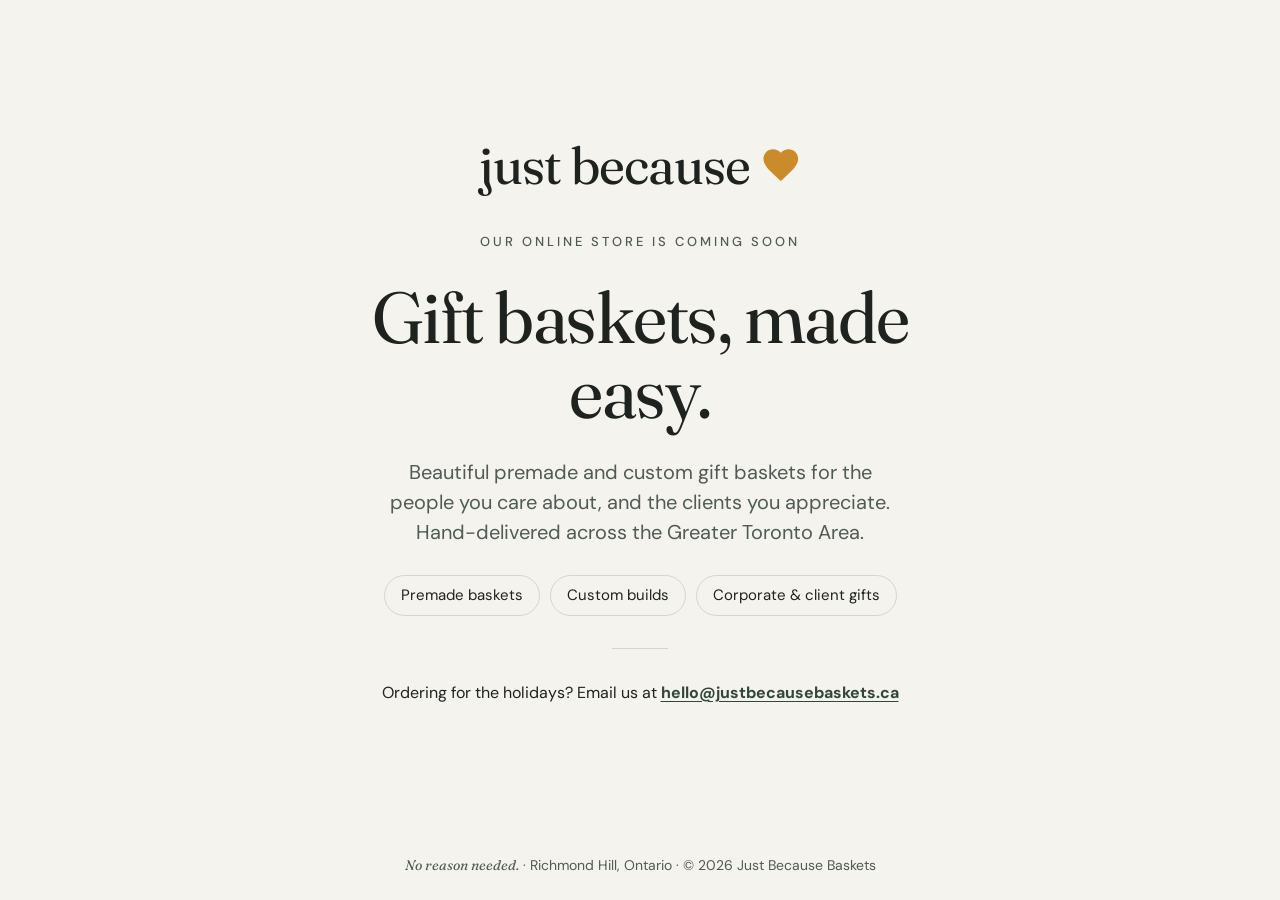
==== index.html @ a2aad386 "Add coming soon page for justbecausebaskets.ca Co-Authored-By: Claude Opus 5.5 <noreply@anthropic.co" ====
<!doctype html>
<html lang="en">
<head>
<meta charset="utf-8">
<meta name="viewport" content="width=device-width, initial-scale=1">
<title>Just Because Baskets · Coming soon</title>
<meta name="description" content="Just Because Baskets: premade and custom gift baskets in the Greater Toronto Area. Our online store is coming soon.">
<meta property="og:title" content="Just Because Baskets · Coming soon">
<meta property="og:description" content="Premade and custom gift baskets in the Greater Toronto Area. No reason needed.">
<link rel="icon" href="data:image/svg+xml,%3Csvg xmlns='http://www.w3.org/2000/svg' viewBox='0 0 24 24'%3E%3Cpath d='M12 21.35l-1.45-1.32C5.4 15.36 2 12.28 2 8.5 2 5.42 4.42 3 7.5 3c1.74 0 3.41.81 4.5 2.09C13.09 3.81 14.76 3 16.5 3 19.58 3 22 5.42 22 8.5c0 3.78-3.4 6.86-8.55 11.54L12 21.35z' fill='%23C98B2B'/%3E%3C/svg%3E">
<link rel="preconnect" href="https://fonts.googleapis.com">
<link rel="preconnect" href="https://fonts.gstatic.com" crossorigin>
<link rel="stylesheet" href="https://fonts.googleapis.com/css2?family=Fraunces:opsz,wght@9..144,300..600&family=DM+Sans:wght@400;500;700&display=swap">
<style>
:root{
  --ink:#1E2320;--forest:#33463A;--sage:#B7C2B0;--slate:#5D7180;--ochre:#C98B2B;--stone:#D9D4CA;--paper:#F5F3EE;
  --bg:var(--paper);--text:var(--ink);--muted:#4F5B54;--line:var(--stone);--accent:var(--forest);
  color-scheme:light;
}
@media (prefers-color-scheme: dark){
  :root{--bg:#1E2320;--text:#F5F3EE;--muted:#C9CFC6;--line:#3A4740;--accent:#B7C2B0;color-scheme:dark}
}
*{box-sizing:border-box}
html,body{margin:0;height:100%}
body{background:var(--bg);color:var(--text);font-family:'DM Sans',Arial,sans-serif;line-height:1.5;display:flex;flex-direction:column;min-height:100vh}
main{flex:1;display:flex;align-items:center;justify-content:center;padding:48px 16px}
.wrap{width:100%;max-width:640px;text-align:center;display:flex;flex-direction:column;align-items:center;gap:28px}
.mark{display:flex;align-items:center;gap:10px;font-family:'Fraunces',Georgia,serif;font-size:clamp(34px,7vw,52px);letter-spacing:-1px;font-weight:400;margin:0}
.mark svg{width:.8em;height:.8em;flex:none}
.eyebrow{margin:0;font-size:13px;letter-spacing:3px;text-transform:uppercase;color:var(--muted);font-weight:500}
h1{margin:0;font-family:'Fraunces',Georgia,serif;font-weight:400;font-size:clamp(40px,9vw,72px);line-height:1.04;letter-spacing:-1.5px}
.lead{margin:0;font-size:clamp(17px,2.6vw,20px);color:var(--muted);max-width:520px}
.rule{width:56px;height:1px;background:var(--line);border:0;margin:4px 0}
.offer{list-style:none;margin:0;padding:0;display:flex;flex-wrap:wrap;justify-content:center;gap:10px}
.offer li{border:1px solid var(--line);border-radius:999px;padding:8px 16px;font-size:15px}
.contact{margin:0;font-size:16px}
.contact a{color:var(--accent);font-weight:700;text-underline-offset:3px}
.contact a:hover{color:var(--text)}
.contact a:focus-visible{outline:2px solid var(--accent);outline-offset:3px;border-radius:2px}
footer{padding:24px 16px;text-align:center;font-size:14px;color:var(--muted)}
.signoff{font-family:'Fraunces',Georgia,serif;font-style:italic}
@media (prefers-reduced-motion: no-preference){
  .wrap>*{animation:rise .6s ease-out both}
  .wrap>*:nth-child(2){animation-delay:.08s}.wrap>*:nth-child(3){animation-delay:.16s}
  .wrap>*:nth-child(4){animation-delay:.24s}.wrap>*:nth-child(5){animation-delay:.32s}
  .wrap>*:nth-child(6){animation-delay:.4s}.wrap>*:nth-child(7){animation-delay:.48s}
  @keyframes rise{from{opacity:0;transform:translateY(12px)}to{opacity:1;transform:none}}
}
</style>
</head>
<body>
<main>
  <div class="wrap">
    <p class="mark" aria-label="just because">just because<svg viewBox="0 0 24 24" aria-hidden="true"><path d="M12 21.35l-1.45-1.32C5.4 15.36 2 12.28 2 8.5 2 5.42 4.42 3 7.5 3c1.74 0 3.41.81 4.5 2.09C13.09 3.81 14.76 3 16.5 3 19.58 3 22 5.42 22 8.5c0 3.78-3.4 6.86-8.55 11.54L12 21.35z" fill="#C98B2B"/></svg></p>
    <p class="eyebrow">Our online store is coming soon</p>
    <h1>Gift baskets, made easy.</h1>
    <p class="lead">Beautiful premade and custom gift baskets for the people you care about, and the clients you appreciate. Hand-delivered across the Greater Toronto Area.</p>
    <ul class="offer" aria-label="What we offer">
      <li>Premade baskets</li>
      <li>Custom builds</li>
      <li>Corporate &amp; client gifts</li>
    </ul>
    <hr class="rule">
    <p class="contact">Ordering for the holidays? Email us at <a href="mailto:hello@justbecausebaskets.ca">hello@justbecausebaskets.ca</a></p>
  </div>
</main>
<footer>
  <span class="signoff">No reason needed.</span> · Richmond Hill, Ontario · © 2026 Just Because Baskets
</footer>
</body>
</html>
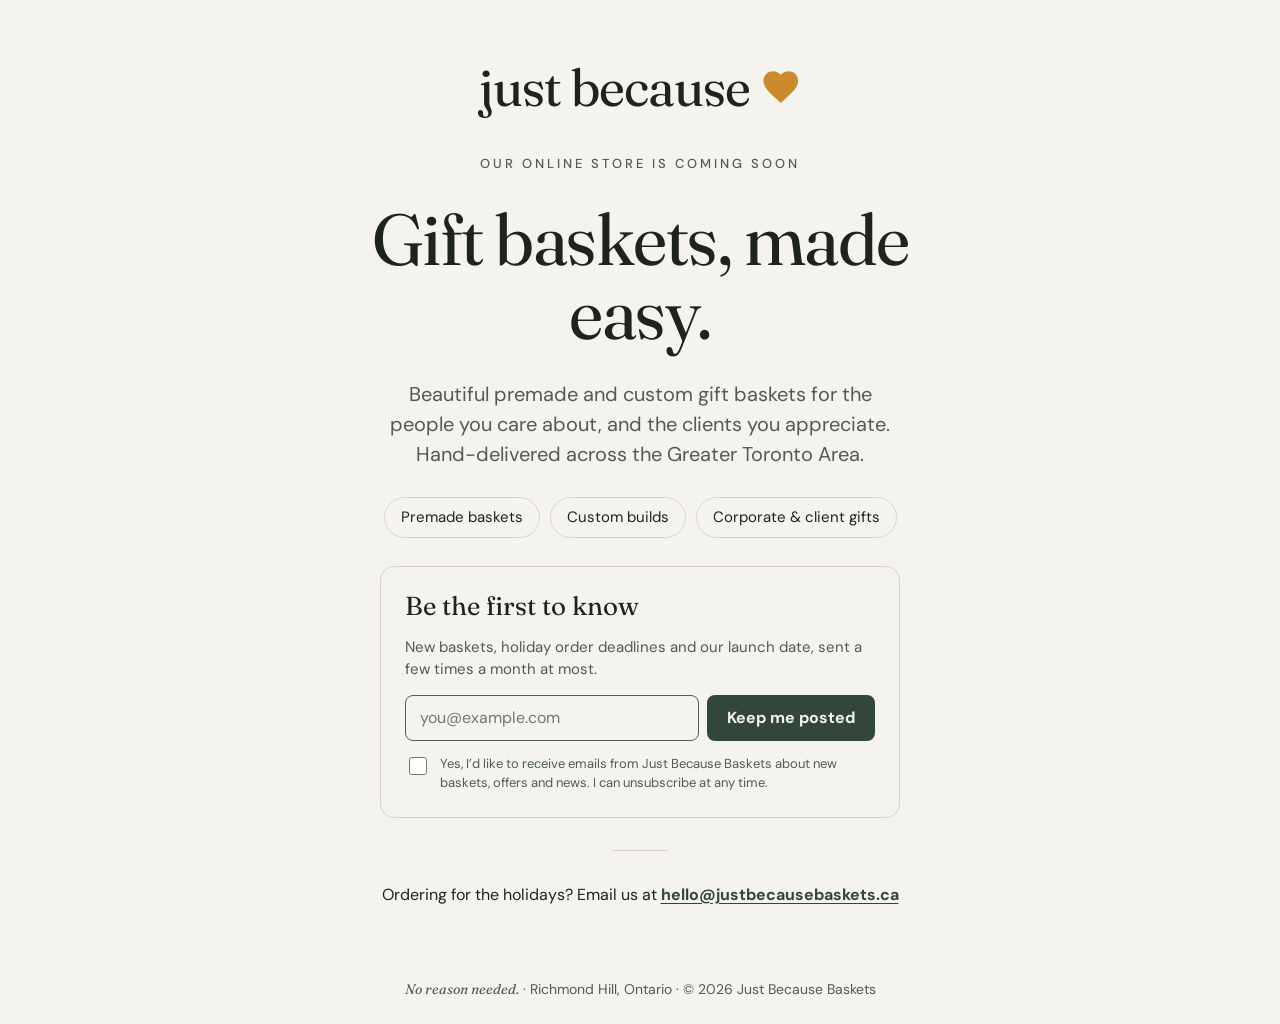
==== commit 05b83157: "Add newsletter sign-up connected to Kit, and a thank-you page Co-Authored-By: Claude Opus 5.5 <norep" ====
--- a/index.html
+++ b/index.html
@@ -37,6 +37,18 @@
 .contact a{color:var(--accent);font-weight:700;text-underline-offset:3px}
 .contact a:hover{color:var(--text)}
 .contact a:focus-visible{outline:2px solid var(--accent);outline-offset:3px;border-radius:2px}
+.signup{width:100%;max-width:520px;border:1px solid var(--line);border-radius:14px;padding:24px;display:flex;flex-direction:column;gap:14px;text-align:left}
+.signup-title{margin:0;font-family:'Fraunces',Georgia,serif;font-weight:400;font-size:26px;line-height:1.2}
+.signup-lead{margin:0;font-size:15px;color:var(--muted)}
+.signup-row{display:flex;gap:8px;flex-wrap:wrap}
+.signup input[type=email]{flex:1 1 220px;min-height:46px;padding:0 14px;font:inherit;font-size:16px;color:var(--text);background:transparent;border:1px solid var(--muted);border-radius:8px}
+.signup button{min-height:46px;padding:0 20px;font:inherit;font-size:16px;font-weight:700;color:#F5F3EE;background:#33463A;border:0;border-radius:8px;cursor:pointer}
+.signup button:hover{background:#1E2320}
+.signup input:focus-visible,.signup button:focus-visible{outline:2px solid var(--accent);outline-offset:2px}
+.consent{display:flex;gap:10px;align-items:flex-start;font-size:13px;line-height:1.45;color:var(--muted);cursor:pointer}
+.consent input{margin-top:2px;width:18px;height:18px;flex:none;accent-color:#33463A}
+.sr-only{position:absolute;width:1px;height:1px;overflow:hidden;clip:rect(0 0 0 0);white-space:nowrap}
+@media (prefers-color-scheme: dark){.signup button{background:#B7C2B0;color:#1E2320}.signup button:hover{background:#F5F3EE}}
 footer{padding:24px 16px;text-align:center;font-size:14px;color:var(--muted)}
 .signoff{font-family:'Fraunces',Georgia,serif;font-style:italic}
 @media (prefers-reduced-motion: no-preference){
@@ -60,6 +72,19 @@
       <li>Custom builds</li>
       <li>Corporate &amp; client gifts</li>
     </ul>
+    <form class="signup" action="https://app.kit.com/forms/10201789/subscriptions" method="post">
+      <h2 class="signup-title">Be the first to know</h2>
+      <p class="signup-lead">New baskets, holiday order deadlines and our launch date, sent a few times a month at most.</p>
+      <div class="signup-row">
+        <label class="sr-only" for="email">Email address</label>
+        <input id="email" type="email" name="email_address" placeholder="you@example.com" autocomplete="email" required>
+        <button type="submit">Keep me posted</button>
+      </div>
+      <label class="consent">
+        <input type="checkbox" required>
+        <span>Yes, I’d like to receive emails from Just Because Baskets about new baskets, offers and news. I can unsubscribe at any time.</span>
+      </label>
+    </form>
     <hr class="rule">
     <p class="contact">Ordering for the holidays? Email us at <a href="mailto:hello@justbecausebaskets.ca">hello@justbecausebaskets.ca</a></p>
   </div>
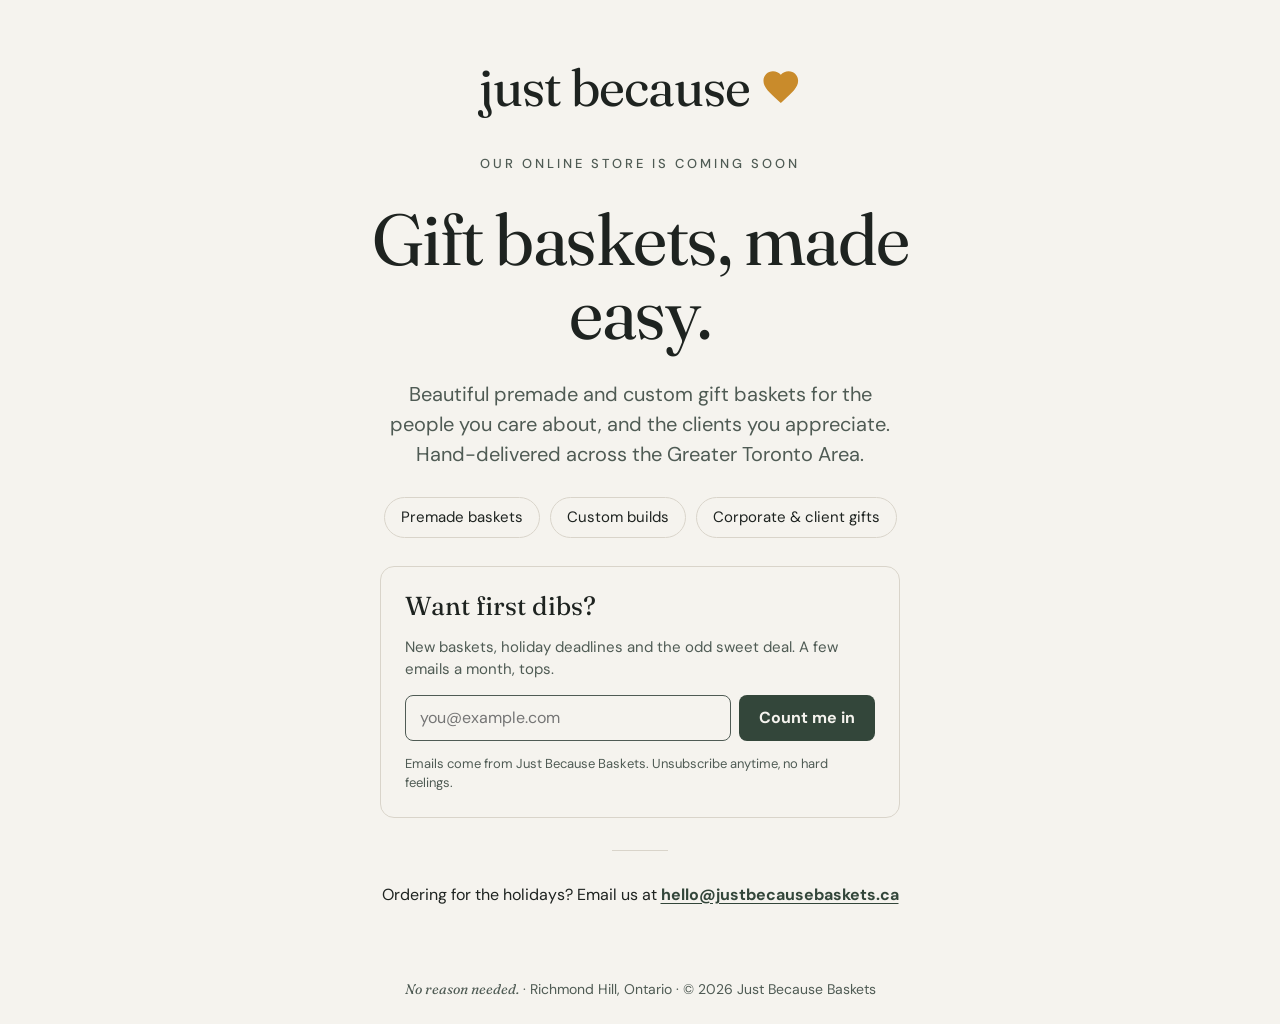
==== commit 66e3fe9f: "Friendlier newsletter signup copy, replace consent checkbox with plain note Co-Authored-By: Claude O" ====
--- a/index.html
+++ b/index.html
@@ -45,8 +45,7 @@
 .signup button{min-height:46px;padding:0 20px;font:inherit;font-size:16px;font-weight:700;color:#F5F3EE;background:#33463A;border:0;border-radius:8px;cursor:pointer}
 .signup button:hover{background:#1E2320}
 .signup input:focus-visible,.signup button:focus-visible{outline:2px solid var(--accent);outline-offset:2px}
-.consent{display:flex;gap:10px;align-items:flex-start;font-size:13px;line-height:1.45;color:var(--muted);cursor:pointer}
-.consent input{margin-top:2px;width:18px;height:18px;flex:none;accent-color:#33463A}
+.consent{margin:0;font-size:13px;line-height:1.45;color:var(--muted)}
 .sr-only{position:absolute;width:1px;height:1px;overflow:hidden;clip:rect(0 0 0 0);white-space:nowrap}
 @media (prefers-color-scheme: dark){.signup button{background:#B7C2B0;color:#1E2320}.signup button:hover{background:#F5F3EE}}
 footer{padding:24px 16px;text-align:center;font-size:14px;color:var(--muted)}
@@ -73,17 +72,14 @@
       <li>Corporate &amp; client gifts</li>
     </ul>
     <form class="signup" action="https://app.kit.com/forms/10201789/subscriptions" method="post">
-      <h2 class="signup-title">Be the first to know</h2>
-      <p class="signup-lead">New baskets, holiday order deadlines and our launch date, sent a few times a month at most.</p>
+      <h2 class="signup-title">Want first dibs?</h2>
+      <p class="signup-lead">New baskets, holiday deadlines and the odd sweet deal. A few emails a month, tops.</p>
       <div class="signup-row">
         <label class="sr-only" for="email">Email address</label>
         <input id="email" type="email" name="email_address" placeholder="you@example.com" autocomplete="email" required>
-        <button type="submit">Keep me posted</button>
+        <button type="submit">Count me in</button>
       </div>
-      <label class="consent">
-        <input type="checkbox" required>
-        <span>Yes, I’d like to receive emails from Just Because Baskets about new baskets, offers and news. I can unsubscribe at any time.</span>
-      </label>
+      <p class="consent">Emails come from Just Because Baskets. Unsubscribe anytime, no hard feelings.</p>
     </form>
     <hr class="rule">
     <p class="contact">Ordering for the holidays? Email us at <a href="mailto:hello@justbecausebaskets.ca">hello@justbecausebaskets.ca</a></p>
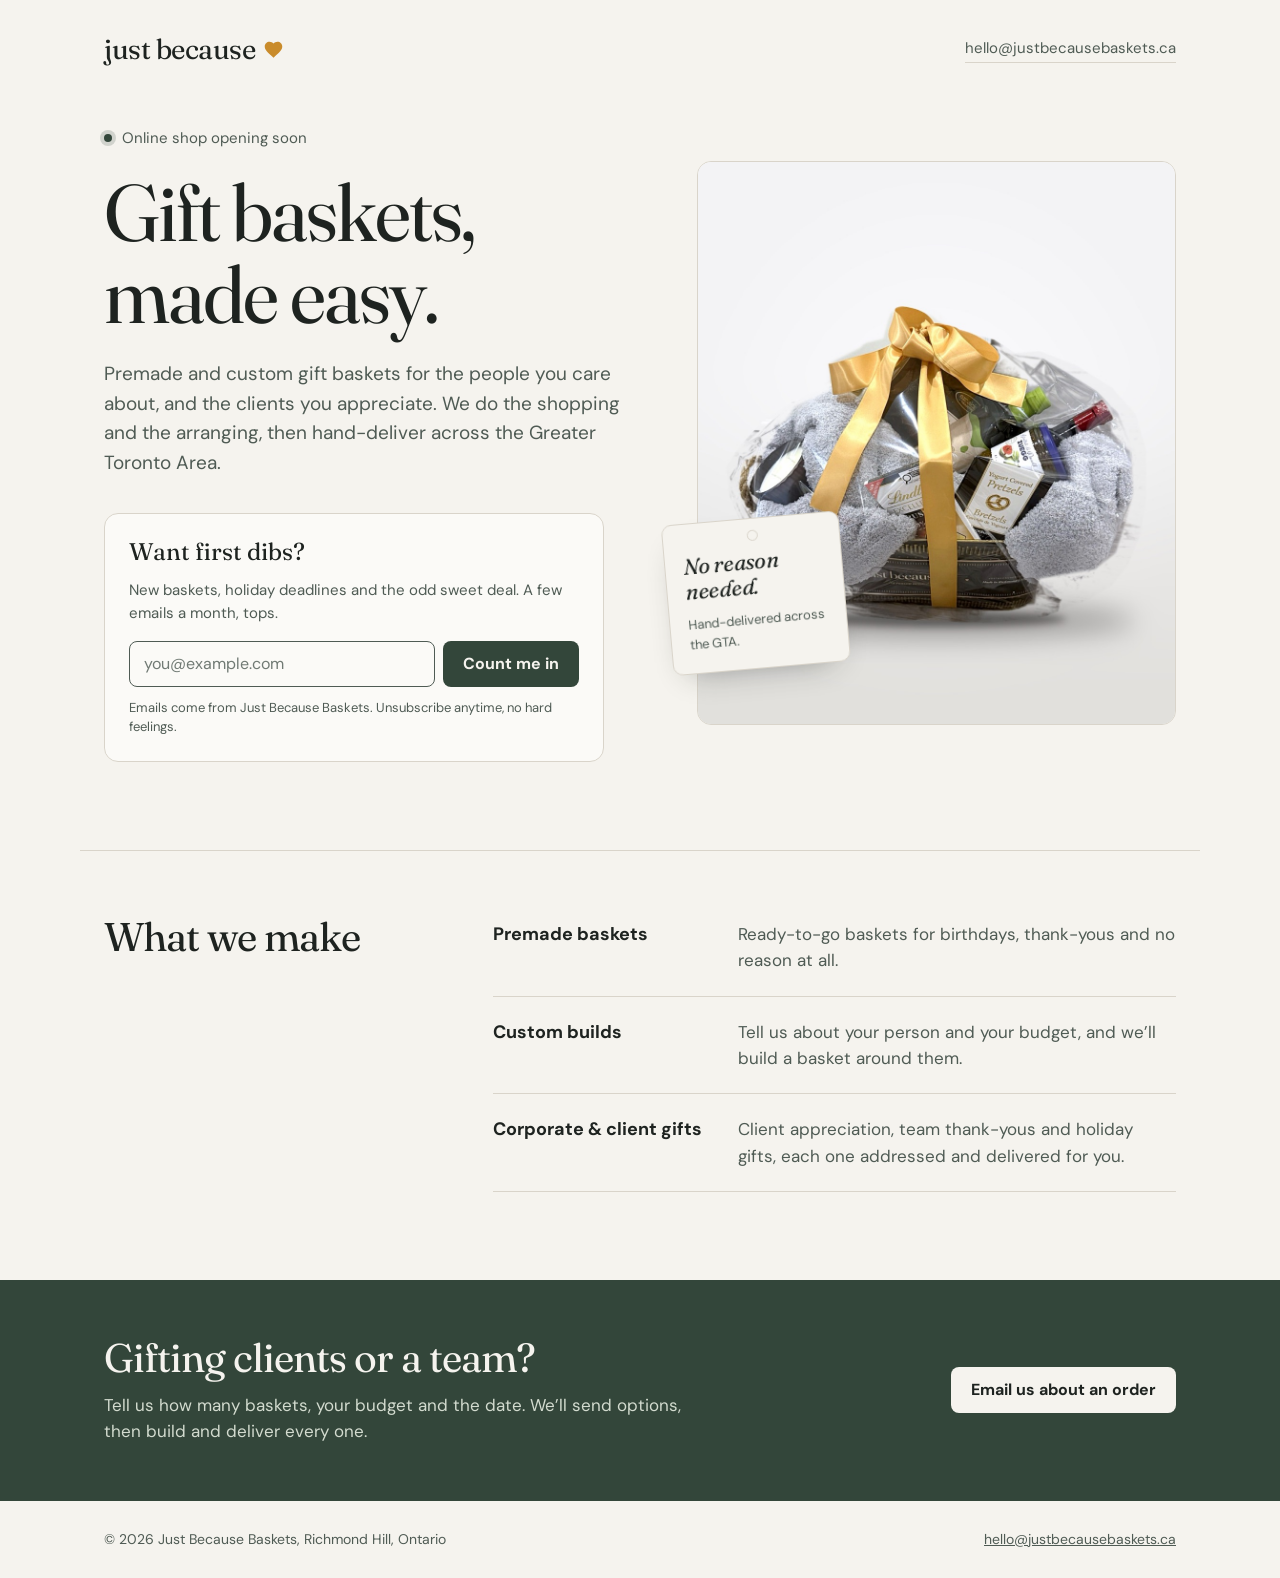
==== commit d7334550: "Redesign coming-soon page and add QR welcome page - Home page: split hero with the sample basket pho" ====
--- a/index.html
+++ b/index.html
@@ -3,90 +3,79 @@
 <head>
 <meta charset="utf-8">
 <meta name="viewport" content="width=device-width, initial-scale=1">
-<title>Just Because Baskets · Coming soon</title>
-<meta name="description" content="Just Because Baskets: premade and custom gift baskets in the Greater Toronto Area. Our online store is coming soon.">
-<meta property="og:title" content="Just Because Baskets · Coming soon">
+<title>Just Because Baskets · Gift baskets in the GTA, coming soon</title>
+<meta name="description" content="Just Because Baskets: premade and custom gift baskets, and corporate client gifts, hand-delivered across the Greater Toronto Area. Our online shop is opening soon.">
+<meta name="theme-color" content="#F5F3EE" media="(prefers-color-scheme: light)">
+<meta name="theme-color" content="#1E2320" media="(prefers-color-scheme: dark)">
+<meta property="og:title" content="Just Because Baskets">
 <meta property="og:description" content="Premade and custom gift baskets in the Greater Toronto Area. No reason needed.">
+<meta property="og:image" content="https://justbecausebaskets.ca/assets/basket.jpg">
+<meta property="og:url" content="https://justbecausebaskets.ca/">
 <link rel="icon" href="data:image/svg+xml,%3Csvg xmlns='http://www.w3.org/2000/svg' viewBox='0 0 24 24'%3E%3Cpath d='M12 21.35l-1.45-1.32C5.4 15.36 2 12.28 2 8.5 2 5.42 4.42 3 7.5 3c1.74 0 3.41.81 4.5 2.09C13.09 3.81 14.76 3 16.5 3 19.58 3 22 5.42 22 8.5c0 3.78-3.4 6.86-8.55 11.54L12 21.35z' fill='%23C98B2B'/%3E%3C/svg%3E">
 <link rel="preconnect" href="https://fonts.googleapis.com">
 <link rel="preconnect" href="https://fonts.gstatic.com" crossorigin>
-<link rel="stylesheet" href="https://fonts.googleapis.com/css2?family=Fraunces:opsz,wght@9..144,300..600&family=DM+Sans:wght@400;500;700&display=swap">
-<style>
-:root{
-  --ink:#1E2320;--forest:#33463A;--sage:#B7C2B0;--slate:#5D7180;--ochre:#C98B2B;--stone:#D9D4CA;--paper:#F5F3EE;
-  --bg:var(--paper);--text:var(--ink);--muted:#4F5B54;--line:var(--stone);--accent:var(--forest);
-  color-scheme:light;
-}
-@media (prefers-color-scheme: dark){
-  :root{--bg:#1E2320;--text:#F5F3EE;--muted:#C9CFC6;--line:#3A4740;--accent:#B7C2B0;color-scheme:dark}
-}
-*{box-sizing:border-box}
-html,body{margin:0;height:100%}
-body{background:var(--bg);color:var(--text);font-family:'DM Sans',Arial,sans-serif;line-height:1.5;display:flex;flex-direction:column;min-height:100vh}
-main{flex:1;display:flex;align-items:center;justify-content:center;padding:48px 16px}
-.wrap{width:100%;max-width:640px;text-align:center;display:flex;flex-direction:column;align-items:center;gap:28px}
-.mark{display:flex;align-items:center;gap:10px;font-family:'Fraunces',Georgia,serif;font-size:clamp(34px,7vw,52px);letter-spacing:-1px;font-weight:400;margin:0}
-.mark svg{width:.8em;height:.8em;flex:none}
-.eyebrow{margin:0;font-size:13px;letter-spacing:3px;text-transform:uppercase;color:var(--muted);font-weight:500}
-h1{margin:0;font-family:'Fraunces',Georgia,serif;font-weight:400;font-size:clamp(40px,9vw,72px);line-height:1.04;letter-spacing:-1.5px}
-.lead{margin:0;font-size:clamp(17px,2.6vw,20px);color:var(--muted);max-width:520px}
-.rule{width:56px;height:1px;background:var(--line);border:0;margin:4px 0}
-.offer{list-style:none;margin:0;padding:0;display:flex;flex-wrap:wrap;justify-content:center;gap:10px}
-.offer li{border:1px solid var(--line);border-radius:999px;padding:8px 16px;font-size:15px}
-.contact{margin:0;font-size:16px}
-.contact a{color:var(--accent);font-weight:700;text-underline-offset:3px}
-.contact a:hover{color:var(--text)}
-.contact a:focus-visible{outline:2px solid var(--accent);outline-offset:3px;border-radius:2px}
-.signup{width:100%;max-width:520px;border:1px solid var(--line);border-radius:14px;padding:24px;display:flex;flex-direction:column;gap:14px;text-align:left}
-.signup-title{margin:0;font-family:'Fraunces',Georgia,serif;font-weight:400;font-size:26px;line-height:1.2}
-.signup-lead{margin:0;font-size:15px;color:var(--muted)}
-.signup-row{display:flex;gap:8px;flex-wrap:wrap}
-.signup input[type=email]{flex:1 1 220px;min-height:46px;padding:0 14px;font:inherit;font-size:16px;color:var(--text);background:transparent;border:1px solid var(--muted);border-radius:8px}
-.signup button{min-height:46px;padding:0 20px;font:inherit;font-size:16px;font-weight:700;color:#F5F3EE;background:#33463A;border:0;border-radius:8px;cursor:pointer}
-.signup button:hover{background:#1E2320}
-.signup input:focus-visible,.signup button:focus-visible{outline:2px solid var(--accent);outline-offset:2px}
-.consent{margin:0;font-size:13px;line-height:1.45;color:var(--muted)}
-.sr-only{position:absolute;width:1px;height:1px;overflow:hidden;clip:rect(0 0 0 0);white-space:nowrap}
-@media (prefers-color-scheme: dark){.signup button{background:#B7C2B0;color:#1E2320}.signup button:hover{background:#F5F3EE}}
-footer{padding:24px 16px;text-align:center;font-size:14px;color:var(--muted)}
-.signoff{font-family:'Fraunces',Georgia,serif;font-style:italic}
-@media (prefers-reduced-motion: no-preference){
-  .wrap>*{animation:rise .6s ease-out both}
-  .wrap>*:nth-child(2){animation-delay:.08s}.wrap>*:nth-child(3){animation-delay:.16s}
-  .wrap>*:nth-child(4){animation-delay:.24s}.wrap>*:nth-child(5){animation-delay:.32s}
-  .wrap>*:nth-child(6){animation-delay:.4s}.wrap>*:nth-child(7){animation-delay:.48s}
-  @keyframes rise{from{opacity:0;transform:translateY(12px)}to{opacity:1;transform:none}}
-}
-</style>
+<link rel="stylesheet" href="https://fonts.googleapis.com/css2?family=Fraunces:ital,opsz,wght@0,9..144,300..600;1,9..144,400&family=DM+Sans:wght@400;500;700&display=swap">
+<link rel="stylesheet" href="/assets/site.css">
 </head>
 <body>
+<header class="container top">
+  <a class="mark" href="/" aria-label="just because, home">just because<svg viewBox="0 0 24 24" aria-hidden="true"><path d="M12 21.35l-1.45-1.32C5.4 15.36 2 12.28 2 8.5 2 5.42 4.42 3 7.5 3c1.74 0 3.41.81 4.5 2.09C13.09 3.81 14.76 3 16.5 3 19.58 3 22 5.42 22 8.5c0 3.78-3.4 6.86-8.55 11.54L12 21.35z" fill="#C98B2B"/></svg></a>
+  <a class="top-link" href="mailto:hello@justbecausebaskets.ca">hello@justbecausebaskets.ca</a>
+</header>
+
 <main>
-  <div class="wrap">
-    <p class="mark" aria-label="just because">just because<svg viewBox="0 0 24 24" aria-hidden="true"><path d="M12 21.35l-1.45-1.32C5.4 15.36 2 12.28 2 8.5 2 5.42 4.42 3 7.5 3c1.74 0 3.41.81 4.5 2.09C13.09 3.81 14.76 3 16.5 3 19.58 3 22 5.42 22 8.5c0 3.78-3.4 6.86-8.55 11.54L12 21.35z" fill="#C98B2B"/></svg></p>
-    <p class="eyebrow">Our online store is coming soon</p>
-    <h1>Gift baskets, made easy.</h1>
-    <p class="lead">Beautiful premade and custom gift baskets for the people you care about, and the clients you appreciate. Hand-delivered across the Greater Toronto Area.</p>
-    <ul class="offer" aria-label="What we offer">
-      <li>Premade baskets</li>
-      <li>Custom builds</li>
-      <li>Corporate &amp; client gifts</li>
+  <section class="container hero">
+    <div>
+      <p class="status rise">Online shop opening soon</p>
+      <h1 class="rise d1">Gift baskets, made easy.</h1>
+      <p class="lead rise d2">Premade and custom gift baskets for the people you care about, and the clients you appreciate. We do the shopping and the arranging, then hand-deliver across the Greater Toronto Area.</p>
+
+      <form class="signup rise d3" action="https://app.kit.com/forms/10201789/subscriptions" method="post">
+        <h2 class="signup-title">Want first dibs?</h2>
+        <p class="signup-lead">New baskets, holiday deadlines and the odd sweet deal. A few emails a month, tops.</p>
+        <div class="signup-row">
+          <label class="sr-only" for="email">Email address</label>
+          <input id="email" type="email" name="email_address" placeholder="you@example.com" autocomplete="email" required>
+          <button class="btn" type="submit">Count me in</button>
+        </div>
+        <p class="consent">Emails come from Just Because Baskets. Unsubscribe anytime, no hard feelings.</p>
+      </form>
+    </div>
+
+    <figure class="photo">
+      <img src="/assets/basket.jpg" width="1000" height="1177" alt="A Just Because Baskets gift basket wrapped in cellophane with a gold ribbon: a grey throw, a candle, olive oil, fig jam, chocolates and pretzels in a black and gold tin.">
+      <div class="tag" aria-hidden="true">
+        <p>No reason needed.</p>
+        <span>Hand-delivered across the GTA.</span>
+      </div>
+    </figure>
+  </section>
+
+  <section class="container make" aria-labelledby="make-title">
+    <h2 id="make-title">What we make</h2>
+    <ul class="make-list">
+      <li><h3>Premade baskets</h3><p>Ready-to-go baskets for birthdays, thank-yous and no reason at all.</p></li>
+      <li><h3>Custom builds</h3><p>Tell us about your person and your budget, and we’ll build a basket around them.</p></li>
+      <li><h3>Corporate &amp; client gifts</h3><p>Client appreciation, team thank-yous and holiday gifts, each one addressed and delivered for you.</p></li>
     </ul>
-    <form class="signup" action="https://app.kit.com/forms/10201789/subscriptions" method="post">
-      <h2 class="signup-title">Want first dibs?</h2>
-      <p class="signup-lead">New baskets, holiday deadlines and the odd sweet deal. A few emails a month, tops.</p>
-      <div class="signup-row">
-        <label class="sr-only" for="email">Email address</label>
-        <input id="email" type="email" name="email_address" placeholder="you@example.com" autocomplete="email" required>
-        <button type="submit">Count me in</button>
+  </section>
+
+  <section class="band" aria-labelledby="band-title">
+    <div class="container">
+      <div>
+        <h2 id="band-title">Gifting clients or a team?</h2>
+        <p>Tell us how many baskets, your budget and the date. We’ll send options, then build and deliver every one.</p>
       </div>
-      <p class="consent">Emails come from Just Because Baskets. Unsubscribe anytime, no hard feelings.</p>
-    </form>
-    <hr class="rule">
-    <p class="contact">Ordering for the holidays? Email us at <a href="mailto:hello@justbecausebaskets.ca">hello@justbecausebaskets.ca</a></p>
+      <a class="btn" href="mailto:hello@justbecausebaskets.ca?subject=Corporate%20baskets">Email us about an order</a>
+    </div>
+  </section>
+</main>
+
+<footer>
+  <div class="container">
+    <span>© 2026 Just Because Baskets, Richmond Hill, Ontario</span>
+    <a href="mailto:hello@justbecausebaskets.ca">hello@justbecausebaskets.ca</a>
   </div>
-</main>
-<footer>
-  <span class="signoff">No reason needed.</span> · Richmond Hill, Ontario · © 2026 Just Because Baskets
 </footer>
 </body>
 </html>
--- a/assets/site.css
+++ b/assets/site.css
@@ -0,0 +1,103 @@
+/* Just Because Baskets: shared styles for the home page and the QR welcome page.
+   Colours, fonts and shapes match the original live coming-soon page. */
+:root{
+  --ink:#1E2320;--forest:#33463A;--sage:#B7C2B0;--slate:#5D7180;--ochre:#C98B2B;--stone:#D9D4CA;--paper:#F5F3EE;
+  --bg:var(--paper);--text:var(--ink);--muted:#4F5B54;--line:var(--stone);--accent:var(--forest);
+  --card:#FBFAF7;--band:var(--forest);--band-text:#F5F3EE;--band-muted:#D3DBCF;
+  color-scheme:light;
+}
+@media (prefers-color-scheme: dark){
+  :root{--bg:#1E2320;--text:#F5F3EE;--muted:#C9CFC6;--line:#3A4740;--accent:#B7C2B0;--card:#252B27;--band:#2A3830;--band-muted:#C9CFC6;color-scheme:dark}
+}
+*{box-sizing:border-box}
+html{-webkit-text-size-adjust:100%}
+body{margin:0;background:var(--bg);color:var(--text);font-family:'DM Sans',Arial,sans-serif;font-size:17px;line-height:1.55;min-height:100vh;display:flex;flex-direction:column}
+img{display:block;max-width:100%}
+a{color:inherit}
+.sr-only{position:absolute;width:1px;height:1px;overflow:hidden;clip:rect(0 0 0 0);white-space:nowrap}
+:focus-visible{outline:2px solid var(--accent);outline-offset:3px;border-radius:4px}
+
+.container{width:100%;max-width:1120px;margin:0 auto;padding:0 24px}
+
+/* Top bar */
+.top{display:flex;align-items:center;justify-content:space-between;gap:16px;padding-top:28px;padding-bottom:12px}
+.mark{display:inline-flex;align-items:center;gap:8px;font-family:'Fraunces',Georgia,serif;font-size:28px;letter-spacing:-.5px;font-weight:400;margin:0;text-decoration:none}
+.mark svg{width:.75em;height:.75em;flex:none}
+.top-link{font-size:15px;color:var(--muted);text-decoration:none;border-bottom:1px solid var(--line);padding-bottom:2px}
+.top-link:hover{color:var(--text);border-color:var(--text)}
+
+/* Hero */
+.hero{display:grid;grid-template-columns:minmax(0,1.05fr) minmax(0,.95fr);gap:64px;align-items:center;padding-top:40px;padding-bottom:88px}
+.status{display:inline-flex;align-items:center;gap:10px;margin:0 0 22px;font-size:15px;color:var(--muted)}
+.status::before{content:"";width:8px;height:8px;border-radius:50%;background:var(--accent);box-shadow:0 0 0 4px color-mix(in srgb,var(--accent) 18%,transparent)}
+h1{margin:0;font-family:'Fraunces',Georgia,serif;font-weight:400;font-size:clamp(44px,6.4vw,80px);line-height:1.02;letter-spacing:-2px;max-width:11ch}
+.lead{margin:24px 0 0;font-size:clamp(17px,1.6vw,19px);color:var(--muted);max-width:34em}
+
+/* Signup */
+.signup{margin-top:36px;max-width:500px;border:1px solid var(--line);border-radius:14px;padding:24px;background:var(--card);display:flex;flex-direction:column;gap:12px}
+.signup-title{margin:0;font-family:'Fraunces',Georgia,serif;font-weight:400;font-size:24px;line-height:1.2}
+.signup-lead{margin:0;font-size:15px;color:var(--muted)}
+.signup-row{display:flex;gap:8px;flex-wrap:wrap;margin-top:4px}
+.signup input[type=email]{flex:1 1 220px;min-height:46px;padding:0 14px;font:inherit;font-size:16px;color:var(--text);background:transparent;border:1px solid var(--muted);border-radius:8px}
+.signup input[type=email]::placeholder{color:var(--muted);opacity:.8}
+.btn{display:inline-flex;align-items:center;justify-content:center;min-height:46px;padding:0 20px;font:inherit;font-size:16px;font-weight:700;color:#F5F3EE;background:#33463A;border:0;border-radius:8px;cursor:pointer;text-decoration:none;transition:background-color .15s ease}
+.btn:hover{background:#1E2320}
+@media (prefers-color-scheme: dark){.btn{background:#B7C2B0;color:#1E2320}.btn:hover{background:#F5F3EE}}
+.consent{margin:0;font-size:13px;line-height:1.45;color:var(--muted)}
+
+/* Photo with gift tag */
+.photo{position:relative;margin:0;justify-self:end;width:100%;max-width:480px}
+.photo img{width:100%;height:auto;aspect-ratio:1000/1177;object-fit:cover;border-radius:14px;border:1px solid var(--line);background:#EDEBE6}
+.tag{position:absolute;left:-36px;bottom:56px;width:178px;padding:30px 18px 18px;background:var(--paper);color:var(--ink);border:1px solid var(--stone);border-radius:10px 10px 10px 10px;box-shadow:0 14px 30px -18px rgba(30,35,32,.45);transform:rotate(-5deg);transform-origin:50% 8px}
+.tag::before{content:"";position:absolute;top:11px;left:50%;width:9px;height:9px;margin-left:-4.5px;border-radius:50%;border:1px solid var(--stone);background:var(--bg)}
+.tag p{margin:0;font-family:'Fraunces',Georgia,serif;font-style:italic;font-size:22px;line-height:1.15;letter-spacing:-.3px}
+.tag span{display:block;margin-top:10px;font-size:13px;color:#4F5B54}
+
+/* What we make */
+.make{border-top:1px solid var(--line);padding-top:64px;padding-bottom:88px;display:grid;grid-template-columns:minmax(0,1fr) minmax(0,2fr);gap:48px}
+.make h2,.band h2{margin:0;font-family:'Fraunces',Georgia,serif;font-weight:400;font-size:clamp(30px,3.4vw,40px);line-height:1.1;letter-spacing:-1px}
+.make-list{list-style:none;margin:0;padding:0}
+.make-list li{display:grid;grid-template-columns:minmax(0,13em) minmax(0,1fr);gap:24px;padding:22px 0;border-bottom:1px solid var(--line)}
+.make-list li:first-child{padding-top:6px}
+.make-list h3{margin:0;font-size:18px;font-weight:700}
+.make-list p{margin:0;color:var(--muted)}
+
+/* Corporate band */
+.band{background:var(--band);color:var(--band-text)}
+.band .container{display:flex;align-items:center;justify-content:space-between;gap:32px;padding-top:56px;padding-bottom:56px}
+.band p{margin:12px 0 0;color:var(--band-muted);max-width:36em}
+.band .btn{background:#F5F3EE;color:#1E2320;flex:none}
+.band .btn:hover{background:#B7C2B0}
+.band :focus-visible{outline-color:#F5F3EE}
+
+footer{margin-top:auto}
+footer .container{display:flex;justify-content:space-between;flex-wrap:wrap;gap:8px 24px;padding-top:28px;padding-bottom:28px;font-size:14px;color:var(--muted)}
+footer a{color:var(--muted)}
+
+/* Narrow screens */
+@media (max-width:860px){
+  .hero{grid-template-columns:1fr;gap:40px;padding-top:24px;padding-bottom:64px}
+  .photo{justify-self:center;max-width:520px}
+  .photo img{aspect-ratio:4/3.4;object-position:50% 62%}
+  .tag{left:auto;right:16px;bottom:-22px;width:160px;padding:26px 16px 14px}
+  .tag p{font-size:19px}
+  .make{grid-template-columns:1fr;gap:24px;padding-top:48px;padding-bottom:64px}
+  .make-list li{grid-template-columns:1fr;gap:4px}
+  .band .container{flex-direction:column;align-items:flex-start;padding-top:44px;padding-bottom:44px}
+}
+@media (max-width:420px){
+  .top-link{display:none}
+  h1{letter-spacing:-1.2px}
+  .signup{padding:20px}
+}
+
+/* One load-in moment: text rises, then the tag swings into place */
+@media (prefers-reduced-motion: no-preference){
+  .rise{animation:rise .7s cubic-bezier(.2,.7,.2,1) both}
+  .d1{animation-delay:.06s}.d2{animation-delay:.12s}.d3{animation-delay:.18s}.d4{animation-delay:.26s}
+  .photo img{animation:fade .9s ease-out .1s both}
+  .tag{animation:swing 1.1s cubic-bezier(.3,1.5,.5,1) .55s both}
+  @keyframes rise{from{opacity:0;transform:translateY(14px)}to{opacity:1;transform:none}}
+  @keyframes fade{from{opacity:0;transform:scale(.985)}to{opacity:1;transform:none}}
+  @keyframes swing{from{opacity:0;transform:rotate(-16deg) translateY(-10px)}to{opacity:1;transform:rotate(-5deg)}}
+}
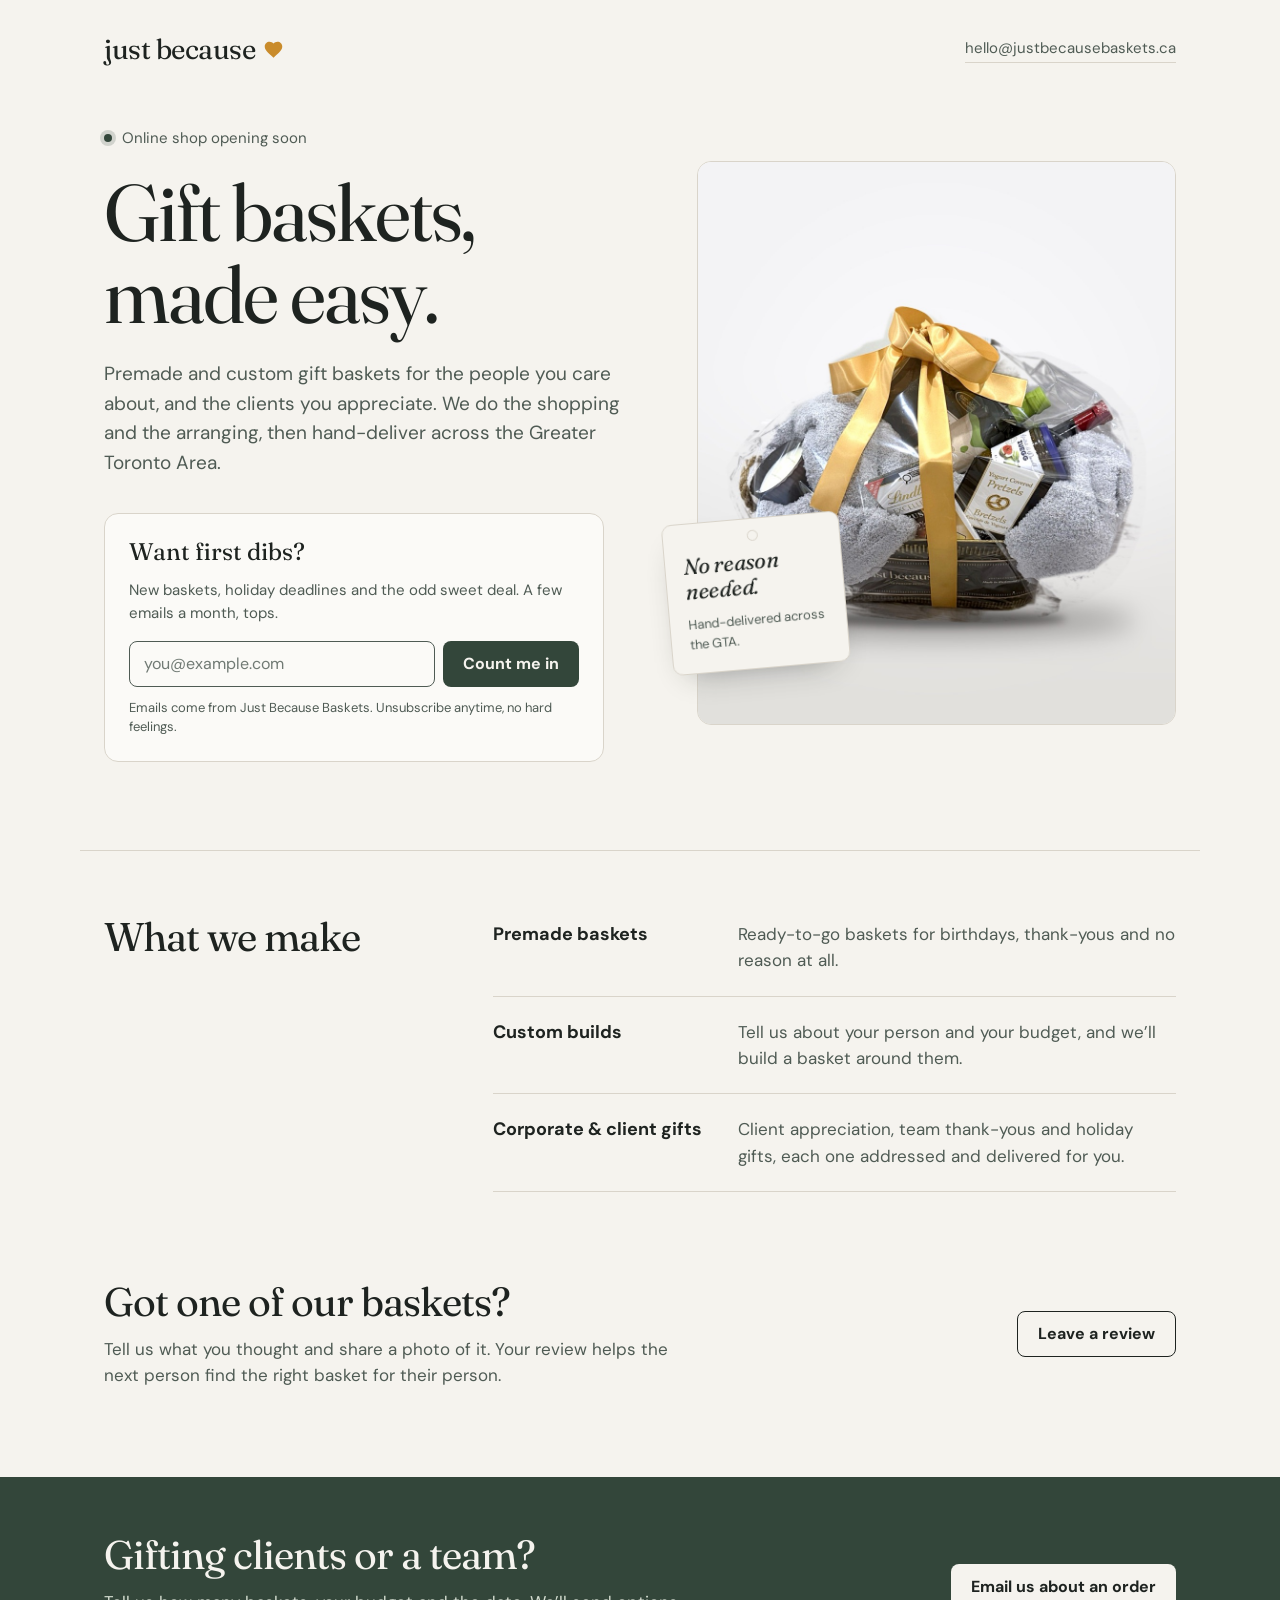
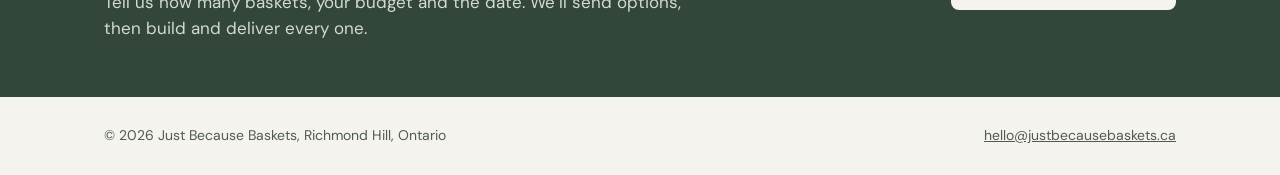
==== commit d41c6878: "Add reviews page with Tally form and review links - New /reviews page embedding the Tally "Leave a r" ====
--- a/index.html
+++ b/index.html
@@ -60,6 +60,14 @@
     </ul>
   </section>
 
+  <section class="container review-cta" aria-labelledby="review-title">
+    <div>
+      <h2 id="review-title">Got one of our baskets?</h2>
+      <p>Tell us what you thought and share a photo of it. Your review helps the next person find the right basket for their person.</p>
+    </div>
+    <a class="btn btn-outline" href="/reviews/">Leave a review</a>
+  </section>
+
   <section class="band" aria-labelledby="band-title">
     <div class="container">
       <div>
--- a/assets/site.css
+++ b/assets/site.css
@@ -62,6 +62,24 @@
 .make-list h3{margin:0;font-size:18px;font-weight:700}
 .make-list p{margin:0;color:var(--muted)}
 
+/* Review call-to-action */
+.review-cta{display:flex;align-items:center;justify-content:space-between;gap:32px;padding-bottom:88px}
+.review-cta h2{margin:0;font-family:'Fraunces',Georgia,serif;font-weight:400;font-size:clamp(30px,3.4vw,40px);line-height:1.1;letter-spacing:-1px}
+.review-cta p{margin:12px 0 0;color:var(--muted);max-width:34em}
+.btn-outline{background:transparent;color:var(--text);border:1px solid var(--text);flex:none}
+.btn-outline:hover{background:var(--text);color:var(--bg)}
+@media (prefers-color-scheme: dark){.btn-outline{background:transparent;color:var(--text)}.btn-outline:hover{background:var(--text);color:var(--bg)}}
+
+/* Reviews page */
+.page-head{padding-top:40px;padding-bottom:8px;max-width:720px}
+.page-head h1{max-width:14ch}
+.form-wrap{max-width:720px;padding-top:24px;padding-bottom:88px}
+.form-card{border:1px solid var(--line);border-radius:14px;background:var(--card);padding:28px}
+/* The Tally form has fixed light colours, so its card stays light in dark mode too */
+.form-card-light{background:#FBFAF7;border-color:#D9D4CA;color:#1E2320;color-scheme:light}
+.form-card iframe{display:block;border:0;width:100%}
+.form-note{margin:16px 0 0;font-size:14px;color:var(--muted)}
+
 /* Corporate band */
 .band{background:var(--band);color:var(--band-text)}
 .band .container{display:flex;align-items:center;justify-content:space-between;gap:32px;padding-top:56px;padding-bottom:56px}
@@ -84,6 +102,8 @@
   .make{grid-template-columns:1fr;gap:24px;padding-top:48px;padding-bottom:64px}
   .make-list li{grid-template-columns:1fr;gap:4px}
   .band .container{flex-direction:column;align-items:flex-start;padding-top:44px;padding-bottom:44px}
+  .review-cta{flex-direction:column;align-items:flex-start;gap:20px;padding-bottom:64px}
+  .form-card{padding:20px}
 }
 @media (max-width:420px){
   .top-link{display:none}
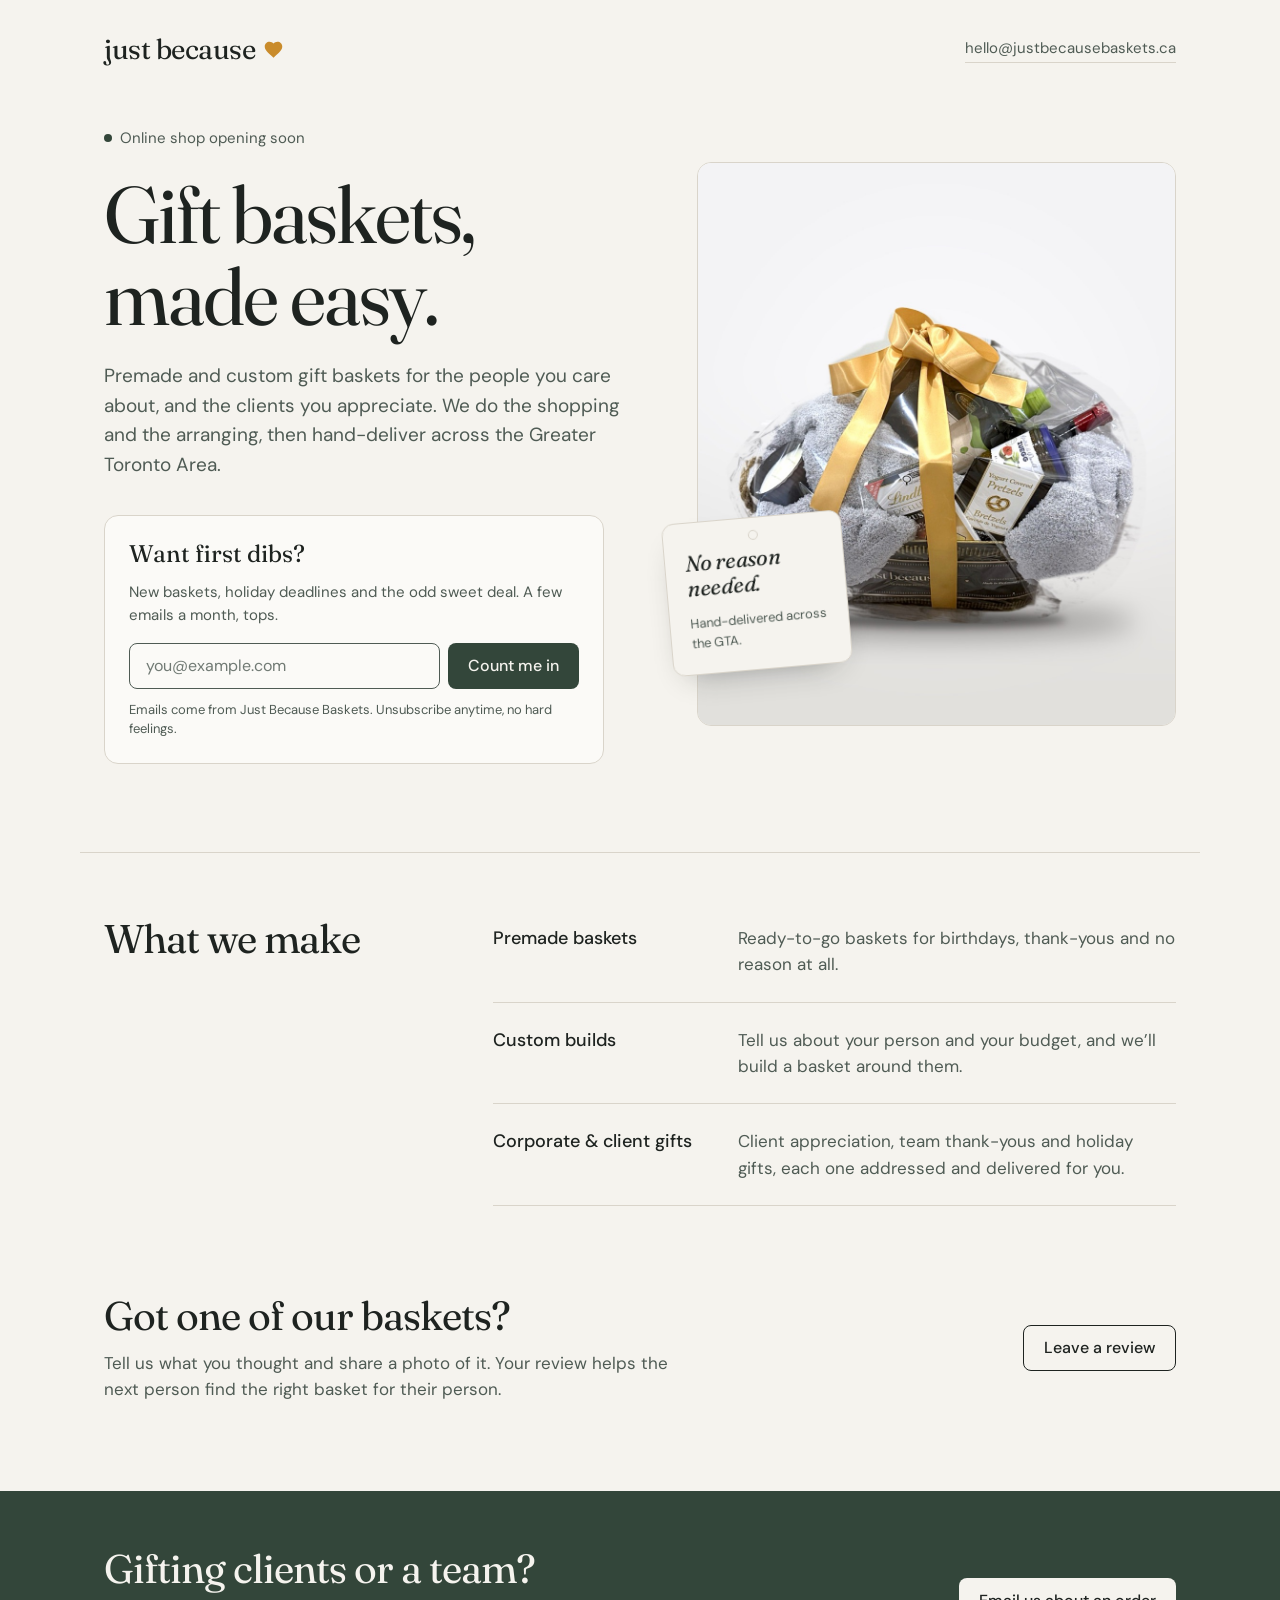
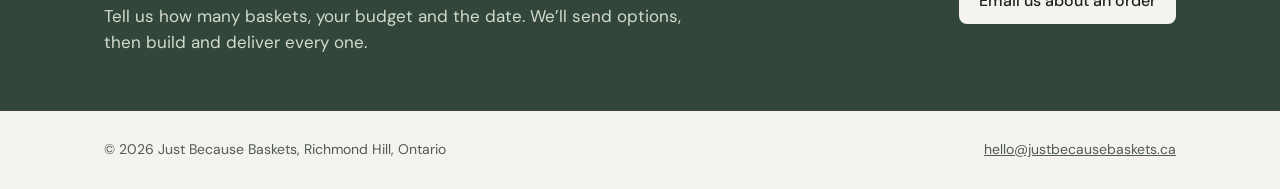
==== commit 68e66211: "Polish site styles: medium weights, calmer tag motion, 4px spacing - Buttons, list titles and links " ====
--- a/index.html
+++ b/index.html
@@ -14,7 +14,7 @@
 <link rel="icon" href="data:image/svg+xml,%3Csvg xmlns='http://www.w3.org/2000/svg' viewBox='0 0 24 24'%3E%3Cpath d='M12 21.35l-1.45-1.32C5.4 15.36 2 12.28 2 8.5 2 5.42 4.42 3 7.5 3c1.74 0 3.41.81 4.5 2.09C13.09 3.81 14.76 3 16.5 3 19.58 3 22 5.42 22 8.5c0 3.78-3.4 6.86-8.55 11.54L12 21.35z' fill='%23C98B2B'/%3E%3C/svg%3E">
 <link rel="preconnect" href="https://fonts.googleapis.com">
 <link rel="preconnect" href="https://fonts.gstatic.com" crossorigin>
-<link rel="stylesheet" href="https://fonts.googleapis.com/css2?family=Fraunces:ital,opsz,wght@0,9..144,300..600;1,9..144,400&family=DM+Sans:wght@400;500;700&display=swap">
+<link rel="stylesheet" href="https://fonts.googleapis.com/css2?family=Fraunces:ital,opsz,wght@0,9..144,300..600;1,9..144,400&family=DM+Sans:wght@400;500&display=swap">
 <link rel="stylesheet" href="/assets/site.css">
 </head>
 <body>
--- a/assets/site.css
+++ b/assets/site.css
@@ -28,8 +28,8 @@
 
 /* Hero */
 .hero{display:grid;grid-template-columns:minmax(0,1.05fr) minmax(0,.95fr);gap:64px;align-items:center;padding-top:40px;padding-bottom:88px}
-.status{display:inline-flex;align-items:center;gap:10px;margin:0 0 22px;font-size:15px;color:var(--muted)}
-.status::before{content:"";width:8px;height:8px;border-radius:50%;background:var(--accent);box-shadow:0 0 0 4px color-mix(in srgb,var(--accent) 18%,transparent)}
+.status{display:inline-flex;align-items:center;gap:8px;margin:0 0 24px;font-size:15px;color:var(--muted)}
+.status::before{content:"";width:8px;height:8px;border-radius:50%;background:var(--accent)}
 h1{margin:0;font-family:'Fraunces',Georgia,serif;font-weight:400;font-size:clamp(44px,6.4vw,80px);line-height:1.02;letter-spacing:-2px;max-width:11ch}
 .lead{margin:24px 0 0;font-size:clamp(17px,1.6vw,19px);color:var(--muted);max-width:34em}
 
@@ -38,28 +38,29 @@
 .signup-title{margin:0;font-family:'Fraunces',Georgia,serif;font-weight:400;font-size:24px;line-height:1.2}
 .signup-lead{margin:0;font-size:15px;color:var(--muted)}
 .signup-row{display:flex;gap:8px;flex-wrap:wrap;margin-top:4px}
-.signup input[type=email]{flex:1 1 220px;min-height:46px;padding:0 14px;font:inherit;font-size:16px;color:var(--text);background:transparent;border:1px solid var(--muted);border-radius:8px}
+.signup input[type=email]{flex:1 1 220px;min-height:46px;padding:0 16px;font:inherit;font-size:16px;color:var(--text);background:transparent;border:1px solid var(--muted);border-radius:8px}
 .signup input[type=email]::placeholder{color:var(--muted);opacity:.8}
-.btn{display:inline-flex;align-items:center;justify-content:center;min-height:46px;padding:0 20px;font:inherit;font-size:16px;font-weight:700;color:#F5F3EE;background:#33463A;border:0;border-radius:8px;cursor:pointer;text-decoration:none;transition:background-color .15s ease}
+.btn{display:inline-flex;align-items:center;justify-content:center;min-height:46px;padding:0 20px;font:inherit;font-size:16px;font-weight:500;color:#F5F3EE;background:#33463A;border:0;border-radius:8px;cursor:pointer;text-decoration:none;transition:background-color .15s ease}
 .btn:hover{background:#1E2320}
+@media (prefers-color-scheme: dark){.photo img{filter:brightness(.86) saturate(.95)}}
 @media (prefers-color-scheme: dark){.btn{background:#B7C2B0;color:#1E2320}.btn:hover{background:#F5F3EE}}
 .consent{margin:0;font-size:13px;line-height:1.45;color:var(--muted)}
 
 /* Photo with gift tag */
 .photo{position:relative;margin:0;justify-self:end;width:100%;max-width:480px}
 .photo img{width:100%;height:auto;aspect-ratio:1000/1177;object-fit:cover;border-radius:14px;border:1px solid var(--line);background:#EDEBE6}
-.tag{position:absolute;left:-36px;bottom:56px;width:178px;padding:30px 18px 18px;background:var(--paper);color:var(--ink);border:1px solid var(--stone);border-radius:10px 10px 10px 10px;box-shadow:0 14px 30px -18px rgba(30,35,32,.45);transform:rotate(-5deg);transform-origin:50% 8px}
-.tag::before{content:"";position:absolute;top:11px;left:50%;width:9px;height:9px;margin-left:-4.5px;border-radius:50%;border:1px solid var(--stone);background:var(--bg)}
+.tag{position:absolute;left:-36px;bottom:56px;width:180px;padding:28px 20px 20px;background:var(--paper);color:var(--ink);border:1px solid var(--stone);border-radius:12px;box-shadow:0 14px 30px -18px rgba(30,35,32,.45);transform:rotate(-5deg);transform-origin:50% 8px}
+.tag::before{content:"";position:absolute;top:12px;left:50%;width:8px;height:8px;margin-left:-4px;border-radius:50%;border:1px solid var(--stone);background:var(--bg)}
 .tag p{margin:0;font-family:'Fraunces',Georgia,serif;font-style:italic;font-size:22px;line-height:1.15;letter-spacing:-.3px}
-.tag span{display:block;margin-top:10px;font-size:13px;color:#4F5B54}
+.tag span{display:block;margin-top:12px;font-size:13px;color:#4F5B54}
 
 /* What we make */
 .make{border-top:1px solid var(--line);padding-top:64px;padding-bottom:88px;display:grid;grid-template-columns:minmax(0,1fr) minmax(0,2fr);gap:48px}
 .make h2,.band h2{margin:0;font-family:'Fraunces',Georgia,serif;font-weight:400;font-size:clamp(30px,3.4vw,40px);line-height:1.1;letter-spacing:-1px}
 .make-list{list-style:none;margin:0;padding:0}
-.make-list li{display:grid;grid-template-columns:minmax(0,13em) minmax(0,1fr);gap:24px;padding:22px 0;border-bottom:1px solid var(--line)}
-.make-list li:first-child{padding-top:6px}
-.make-list h3{margin:0;font-size:18px;font-weight:700}
+.make-list li{display:grid;grid-template-columns:minmax(0,13em) minmax(0,1fr);gap:24px;padding:24px 0;border-bottom:1px solid var(--line)}
+.make-list li:first-child{padding-top:8px}
+.make-list h3{margin:0;font-size:18px;font-weight:500}
 .make-list p{margin:0;color:var(--muted)}
 
 /* Review call-to-action */
@@ -97,7 +98,7 @@
   .hero{grid-template-columns:1fr;gap:40px;padding-top:24px;padding-bottom:64px}
   .photo{justify-self:center;max-width:520px}
   .photo img{aspect-ratio:4/3.4;object-position:50% 62%}
-  .tag{left:auto;right:16px;bottom:-22px;width:160px;padding:26px 16px 14px}
+  .tag{left:auto;right:16px;bottom:-24px;width:160px;padding:28px 16px 16px}
   .tag p{font-size:19px}
   .make{grid-template-columns:1fr;gap:24px;padding-top:48px;padding-bottom:64px}
   .make-list li{grid-template-columns:1fr;gap:4px}
@@ -111,13 +112,13 @@
   .signup{padding:20px}
 }
 
-/* One load-in moment: text rises, then the tag swings into place */
+/* One load-in moment: text rises, then the tag settles into place (one easing curve, no overshoot) */
 @media (prefers-reduced-motion: no-preference){
   .rise{animation:rise .7s cubic-bezier(.2,.7,.2,1) both}
   .d1{animation-delay:.06s}.d2{animation-delay:.12s}.d3{animation-delay:.18s}.d4{animation-delay:.26s}
-  .photo img{animation:fade .9s ease-out .1s both}
-  .tag{animation:swing 1.1s cubic-bezier(.3,1.5,.5,1) .55s both}
+  .photo img{animation:fade .7s cubic-bezier(.2,.7,.2,1) .1s both}
+  .tag{animation:hang .7s cubic-bezier(.2,.7,.2,1) .4s both}
   @keyframes rise{from{opacity:0;transform:translateY(14px)}to{opacity:1;transform:none}}
   @keyframes fade{from{opacity:0;transform:scale(.985)}to{opacity:1;transform:none}}
-  @keyframes swing{from{opacity:0;transform:rotate(-16deg) translateY(-10px)}to{opacity:1;transform:rotate(-5deg)}}
+  @keyframes hang{from{opacity:0;transform:rotate(-8deg) translateY(-8px)}to{opacity:1;transform:rotate(-5deg)}}
 }
